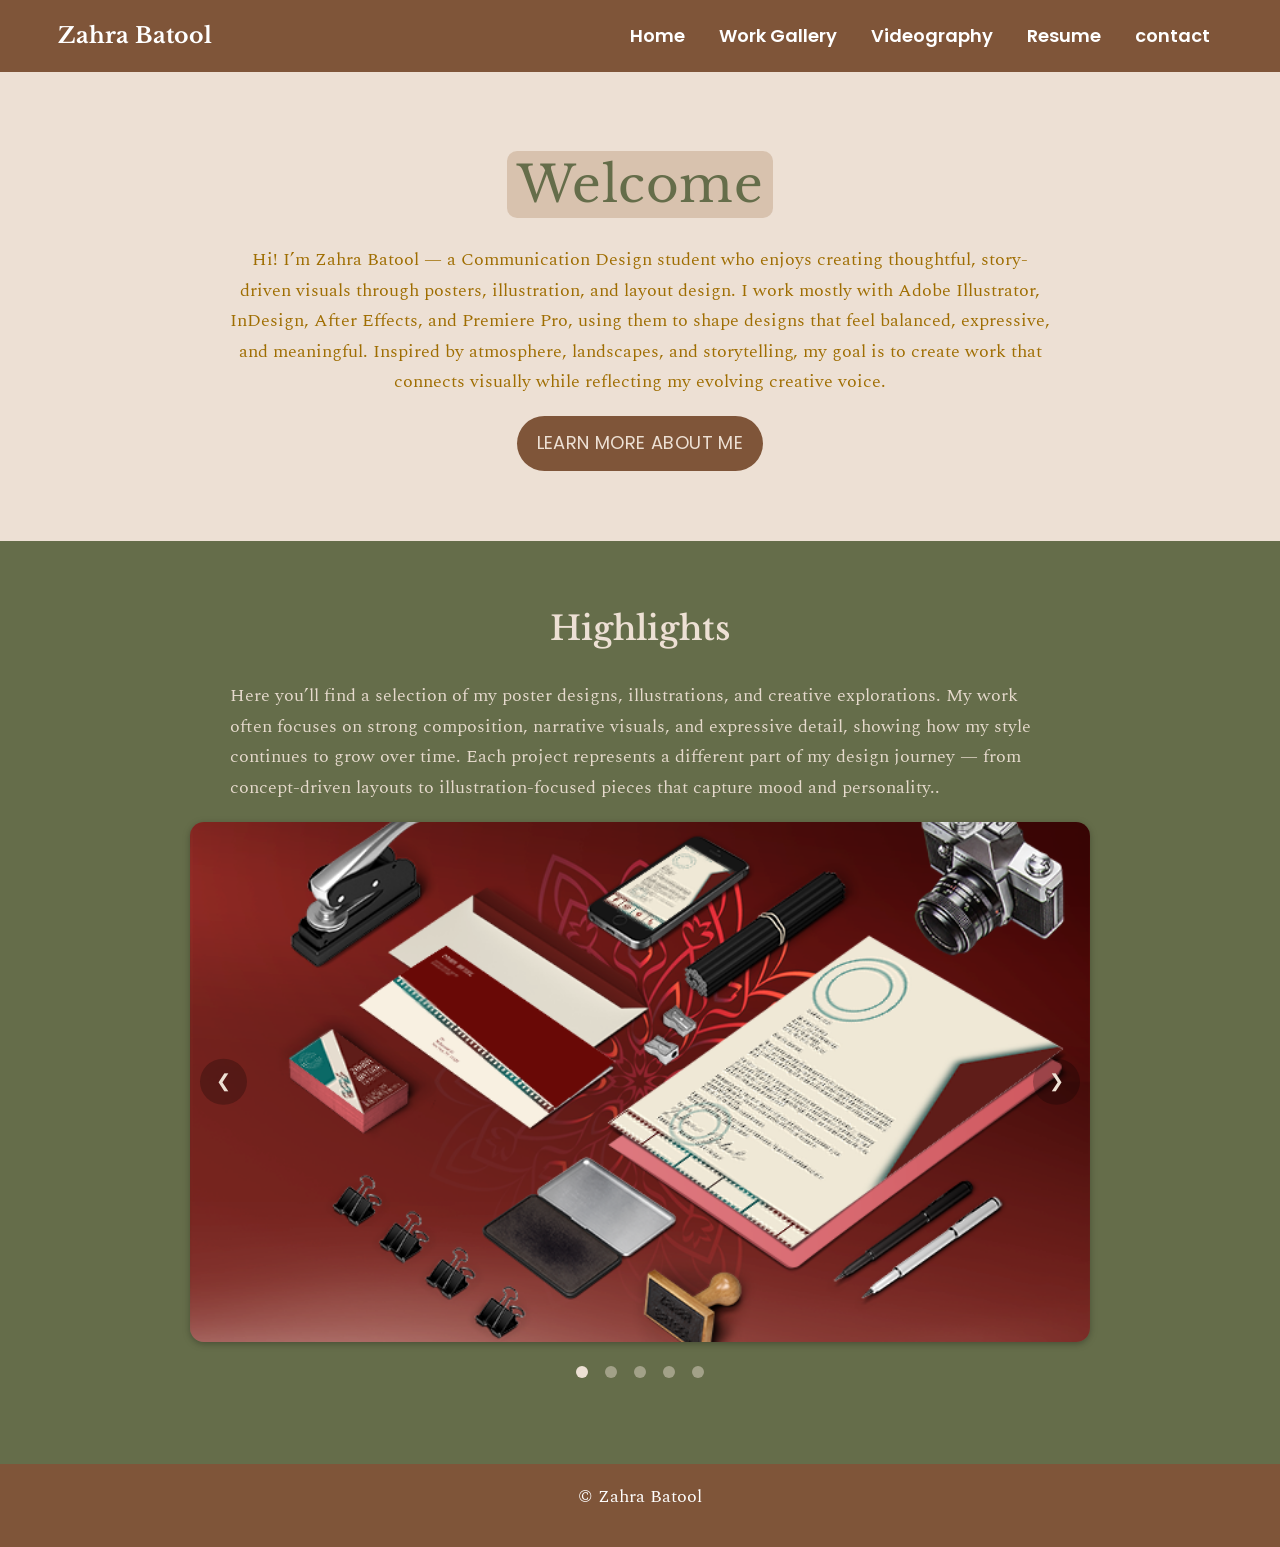
==== index.html @ 18a99dea "Add files via upload" ====
<!DOCTYPE html>
<html lang="en">
<head>
  <title>Zahra Batool - Portfolio</title>
  <meta charset="UTF-8">
  <meta name="viewport" content="width=device-width, initial-scale=1">
  <link rel="preconnect" href="https://fonts.googleapis.com">
  <link rel="preconnect" href="https://fonts.gstatic.com" crossorigin>
  <link href="https://fonts.googleapis.com/css2?family=Fleur+De+Leah&family=Libre+Baskerville:wght@400;700&family=Poppins:wght@400;600&family=Lato:wght@400;700&family=Spectral:wght@400;600&family=IBM+Plex+Serif:wght@400;600&display=swap" rel="stylesheet">
  <link rel="stylesheet" href="https://cdnjs.cloudflare.com/ajax/libs/font-awesome/7.0.1/css/all.min.css">
  <link rel="stylesheet" href="https://www.w3schools.com/w3css/4/w3.css">
  <link rel="stylesheet" href="css/my-styles.css">
</head>
<body class="site-body">
<header class="site-header">
  <nav class="navbar" aria-label="Primary">
    <a href="index.html" class="nav-branding">Zahra Batool</a>

    <button class="hamburger" type="button" aria-label="Open menu" aria-expanded="false" aria-controls="primary-navigation">
      <span class="bar"></span>
      <span class="bar"></span>
      <span class="bar"></span>
    </button>

    <ul class="nav-menu" id="primary-navigation">
      <li class="nav-item"><a href="index.html" class="nav-link">Home</a></li>
      <li class="nav-item"><a href="work.html" class="nav-link">Work Gallery</a></li>
      <li class="nav-item"><a href="video.html" class="nav-link">Videography</a></li>
      <li class="nav-item"><a href="resume.html" class="nav-link">Resume</a></li>
      <li class="nav-item"><a href="contact.html" class="nav-link">contact</a></li>
    </ul>
  </nav>
</header>

<!-- <header class="w3-container topbar">
  <div class="w3-row">
    <div class="w3-col s12 m4 l4">
      <h2 class="w3-margin-0 brand-title">Zahra Batool</h2>
      <p class="w3-margin-0 brand-sub">Portfolio</p>
    </div>
    <div class="w3-col s12 m8 l8 topnav" id="myTopnav">
      <a href="index.html" class="w3-button nav-btn nav-active ">Home</a>
      <a href="work.html" class="w3-button">Work Gallery</a>
      <a href="video.html" class="w3-button">Videography</a>
      <a href="resume.html" class="w3-button">Resume</a>
      <a href="contact.html" class="w3-button">Contact</a>
      <a href="javascript:void(0);" class="icon" onclick="myFunction()">
        <i class="fa fa-bars"></i>
      </a>
    </div>
  </div>
  
</header> -->

<!-- <header class="w3-container topbar">
  <div class="w3-row w3-padding-16">
    <div class="w3-col s12 m4 l4">
      <h2 class="w3-margin-0 brand-title">Zahra Batool</h2>
      <p class="w3-margin-0 brand-sub">Portfolio</p>
    </div>

    <div class="w3-col s12 m8 l8 w3-right-align nav-wrap topnav" id="myTopnav">
      <a href="index.html" class="w3-button nav-btn nav-active ">Home</a>
      <a href="work.html" class="w3-button nav-btn">Work Gallery</a>
      <a href="video.html" class="w3-button nav-btn">Videography</a>
      <a href="resume.html" class="w3-button nav-btn">Resume</a>
      <a href="contact.html" class="w3-button nav-btn">Contact</a>
      <a href="javascript:void(0);" class="icon" onclick="myFunction()">
        <i class="fa fa-bars"></i>
      </a>
    </div>
  </div>
</header> -->


<!-- WELCOME / ABOUT + VIBE -->
<section class="w3-container mid-section w3-center">
  <h1 class="section-title"><span class="title-highlight">Welcome</span></h1>

  <p class="intro-text intro-color1">
    Hi! I’m Zahra Batool — a Communication Design student who enjoys creating thoughtful, story-driven visuals through posters, illustration, and layout design. I work mostly with Adobe Illustrator, InDesign, After Effects, and Premiere Pro, using them to shape designs that feel balanced, expressive, and meaningful. Inspired by atmosphere, landscapes, and storytelling, my goal is to create work that connects visually while reflecting my evolving creative voice.
  </p>

  <a href="work.html" class="w3-button w3-round-large primary-btn">LEARN MORE ABOUT ME</a>
</section>

<!-- QUICK HIGHLIGHTS (SLIDING COLLAGE) -->

<section class="w3-container slide-section" aria-label="Highlights slideshow">
  <h2 class="slide-title w3-center">Highlights</h2>
  <p class="intro-text intro-color2">
   Here you’ll find a selection of my poster designs, illustrations, and creative explorations. My work often focuses on strong composition, narrative visuals, and expressive detail, showing how my style continues to grow over time. Each project represents a different part of my design journey — from concept-driven layouts to illustration-focused pieces that capture mood and personality..
  </p>
  <div class="slideshow w3-display-container w3-card">

    <!-- Make each slide clickable (goes to Work Gallery) -->
    <a href="work.html" class="slide-link">
      <img class="mySlides" src="assets/MockUp-300dpi.png" alt="Highlight 1">
    </a>
    <a href="work.html" class="slide-link">
      <img class="mySlides" src="assets/Fliptop_Bottle_Mockup_2-300dpi.jpg" alt="Highlight 2">
    </a>
    <a href="work.html" class="slide-link">
      <img class="mySlides" src="assets/stationary_Mockup-300dpi.png" alt="Highlight 3">
    </a>
    <a href="work.html" class="slide-link">
      <img class="mySlides" src="assets/SuperExposure-300dpi.png" alt="Highlight 4">
    </a>
    <a href="work.html" class="slide-link">
      <img class="mySlides" src="assets/highlight5.jpg" alt="Highlight 5">
    </a>

    <button class="w3-button w3-display-left slide-arrow" onclick="plusSlides(-1)" aria-label="Previous">&#10094;</button>
    <button class="w3-button w3-display-right slide-arrow" onclick="plusSlides(1)" aria-label="Next">&#10095;</button>
  </div>

  <div class="w3-center w3-padding-16">
    <span class="dot" onclick="currentSlide(1)" aria-label="Go to slide 1"></span>
    <span class="dot" onclick="currentSlide(2)" aria-label="Go to slide 2"></span>
    <span class="dot" onclick="currentSlide(3)" aria-label="Go to slide 3"></span>
    <span class="dot" onclick="currentSlide(4)" aria-label="Go to slide 4"></span>
    <span class="dot" onclick="currentSlide(5)" aria-label="Go to slide 5"></span>
  </div>
</section>



<script src="js/slider.js"></script>

<footer class="w3-container w3-center footer">
  <p class="w3-margin-0">&copy; Zahra Batool</p>
</footer>

<script src="script.js"></script>
<script src="slider.js"></script>
</body>
</html>
---- css/my-styles.css ----
/* ===============================
   Zahra Batool Portfolio Styles
   Week 7+ — consistent palette + typography + navigation
   Palette from StyleSheet_Updated.pdf:
   #7F5539 Cocoa Brown (primary)
   #EDE0D4 Parchment Cream (background)
   #656D4A Olive Green (secondary)
   #B08968 Soft Caramel (accent)
   #3A3A3A Charcoal (text)
================================ */

:root{
  --cocoa:#7F5539;
  --parchment:#EDE0D4;
  --olive:#656D4A;
  --caramel:#B08968;
  --charcoal:#3A3A3A;

  --radius:14px;





   .intro-color1 {
    color: #9f6d01;
  }
  
  .intro-color2 {
    color: #656D4A; /* Olive Green */
}


  
  /* Typography system (style guide) */
  --font-script: "Fleur De Leah", cursive;
  --font-display: "Libre Baskerville", "Times New Roman", serif; /* royal/vintage */
  --font-sans: "Poppins", "Lato", Arial, sans-serif;
  --font-body: "Spectral", "IBM Plex Serif", Georgia, serif;

  /* Scale */
  --h1: clamp(38px, 4.2vw, 50px);
  --h2: clamp(28px, 3.2vw, 38px);
  --p: 18px;
}

/* ===== Base ===== */
*{ box-sizing:border-box; }
html, body{ margin:0; padding:0; }
body.site-body{
  background: var(--parchment);
  color: var(--charcoal);
  font-family: var(--font-body);
  font-size: var(--p);
  line-height: 1.7;
}

img{ max-width:100%; height:auto; display:block; }

h1, h2, h3{
  color: var(--olive);
  margin: 0 0 12px 0;
}
h1{ font-family: var(--font-display); font-size: var(--h1); letter-spacing: 0.5px; }
h2{ font-family: var(--font-sans); font-size: var(--h2); font-weight: 600; }
p{ margin: 0 0 16px 0; }

/* ===== Links & Buttons ===== */
a{ color: inherit; }
a:focus{ outline: 2px solid rgba(101,109,74,.55); outline-offset: 2px; }

.primary-btn{
  background: var(--cocoa);
  color: var(--parchment) !important;
  padding: 12px 20px;
  border-radius: 999px;
  font-family: var(--font-sans);
  letter-spacing: 0.4px;
}
.primary-btn:hover{
  background:#fddec2;
  color:#c09000 !important;
}

/* ===============================
   NAVIGATION (global)
================================ */
.site-header{
  background: var(--cocoa);
  position: sticky;
  top: 0;
  z-index: 50;
}

.navbar{
  min-height: 72px;           /* FIX: was 300px */
  display:flex;
  justify-content: space-between;
  align-items:center;
  padding: 0 18px;
  max-width: 1200px;
  margin: 0 auto;
}

.nav-branding{
  font-family: var(--font-display);
  font-size: 22px;
  font-weight: 700;
  color: #fff;
  text-decoration:none;
}

.nav-menu{
  list-style:none;
  display:flex;
  align-items:center;
  gap: 10px;
  margin:0;
  padding:0;
}

.nav-link{
  display:inline-block;
  padding: 10px 12px;
  border-radius: 999px;
  text-decoration:none;
  font-family: var(--font-sans);
  font-weight: 600;
  color:#fff;
  transition: background-color .2s ease, color .2s ease;
}

.nav-link:hover,
.nav-link:focus{
  background: rgba(237,224,212,0.18);
  color: #fff;
}

.nav-link.active{
  background: rgba(237,224,212,0.28);
}

/* Hamburger */
.hamburger{
  display:none;
  cursor:pointer;
  background: transparent;
  border: 0;
  padding: 10px;
}

.bar{
  display:block;
  width: 26px;
  height: 3px;
  margin: 5px auto;
  transition: all .2s ease-in-out;
  background-color: var(--parchment);
  border-radius: 2px;
}

/* Mobile nav */
@media (max-width: 768px){
  .hamburger{ display:block; }

  .nav-menu{
    position: fixed;
    left: -100%;
    top: 72px;                 /* FIX: was 70 without unit */
    flex-direction: column;
    width: 100%;
    background: #976339;
    text-align: center;
    padding: 14px 0;
    transition: left .25s ease;
  }

  .nav-menu.active{ left:0; }

  .nav-item{ margin: 10px 0; }

  .hamburger.active .bar:nth-child(2){ opacity:0; }
  .hamburger.active .bar:nth-child(1){ transform: translateY(8px) rotate(45deg); }
  .hamburger.active .bar:nth-child(3){ transform: translateY(-8px) rotate(-45deg); } /* FIX nth-childs typo */
}

/* ===============================
   SECTIONS (keep your layout)
================================ */
.mid-section{
  background: var(--parchment);
  padding: 70px 16px;
}
.section-title{
  margin-top:0;
}
.title-highlight{
  background: rgba(176, 137, 104, 0.35);
  padding: 2px 10px;
  border-radius: 10px;
}
.intro-text{
  max-width: 820px;
  margin: 18px auto;
  color: var(--charcoal);
  
}

/* ===== HIGHLIGHTS SLIDESHOW ===== */
.slide-section{
  background: var(--olive);
  color: var(--parchment);
  padding: 60px 16px;
}
.slide-section .intro-text{ 
  color: var(--parchment); opacity: 0.95; 
  
}

.slide-title{
  margin: 0 0 24px 0;
  font-family: var(--font-display);
  font-size: clamp(26px, 2.6vw, 34px);
  color: var(--parchment);
}

.slideshow{
  max-width: 900px;
  margin: 0 auto;
  border-radius: var(--radius);
  overflow: hidden;
}
.mySlides{
  width: 100%;
  height: 520px;
  object-fit: cover;
  display: none;
}
.slide-arrow{
  background: rgba(0,0,0,0.25);
  color: var(--parchment);
  border-radius: 999px;
  margin: 0 10px;
}
.slide-arrow:hover{ background: rgba(0,0,0,0.45); }

.dot{
  display:inline-block;
  height:12px;
  width:12px;
  margin: 0 6px;
  border-radius:50%;
  background: rgba(237,224,212,0.45);
  cursor:pointer;
}
.dot.active{ background: var(--parchment); }

/* ===== WORK GALLERY ===== */
.gallery-wrap{
  background: var(--parchment);
  padding: 10px 0 30px 0;
}
.gallery-row{
  max-width: 1100px;
  margin: 0 auto;
}
.gallery-item{
  height: 240px;
  display:flex;
  align-items:center;
  justify-content:center;
  background: #F3ECE3;
  border: 2px solid rgba(58,58,58,0.10);
  color: var(--charcoal);
  font-weight: 600;
  font-family: var(--font-sans);
}

/* reduce spacing between columns */
.w3-row .w3-col{ padding: 0; }

/* ===== VIDEO ===== */
.video-wrap{
  max-width: 900px;
  margin: 18px auto 0 auto;
  padding: 18px;
  border-radius: var(--radius);
}

.video-player{
  width: 100%;
  max-height: 520px;
  border-radius: var(--radius);
}

.video-description {
  text-align:justify;
  max-width: 800px;
  margin: 0 auto 20px auto;
  color: #9f6d01;
}
/* ===== RESUME (soft unify) ===== */
.resume-page{
  background: var(--parchment);
}
.resume-name{
  font-size: var(--h2);
  font-family: var(--font-display);
  color: #fff;
  text-shadow: 0 2px 10px rgba(0,0,0,.25);
}

/* Replace W3 teal on resume with palette */
.w3-text-teal{ color: var(--olive) !important; }
.w3-teal{ background-color: var(--olive) !important; color: var(--parchment) !important; }
.w3-tag.w3-teal{ background-color: var(--olive) !important; }

.resume-footer{
  color: var(--charcoal);
  padding: 24px 0;
}

/* ===== Footer ===== */
.footer{
  background: var(--cocoa);
  color: #fff;
  padding: 18px 0;
}
.footer p{ color:#fff; }




/* ===== Earthy + Classic/Royal Palette Overrides (Colors Only) =====
   Primary: #7F5539 (Cocoa Brown)
   Background: #EDE0D4 (Parchment Cream)
   Secondary: #656D4A (Olive Green)
   Accent: #B08968 (Soft Caramel)
   Text: #3A3A3A (Charcoal)
*/
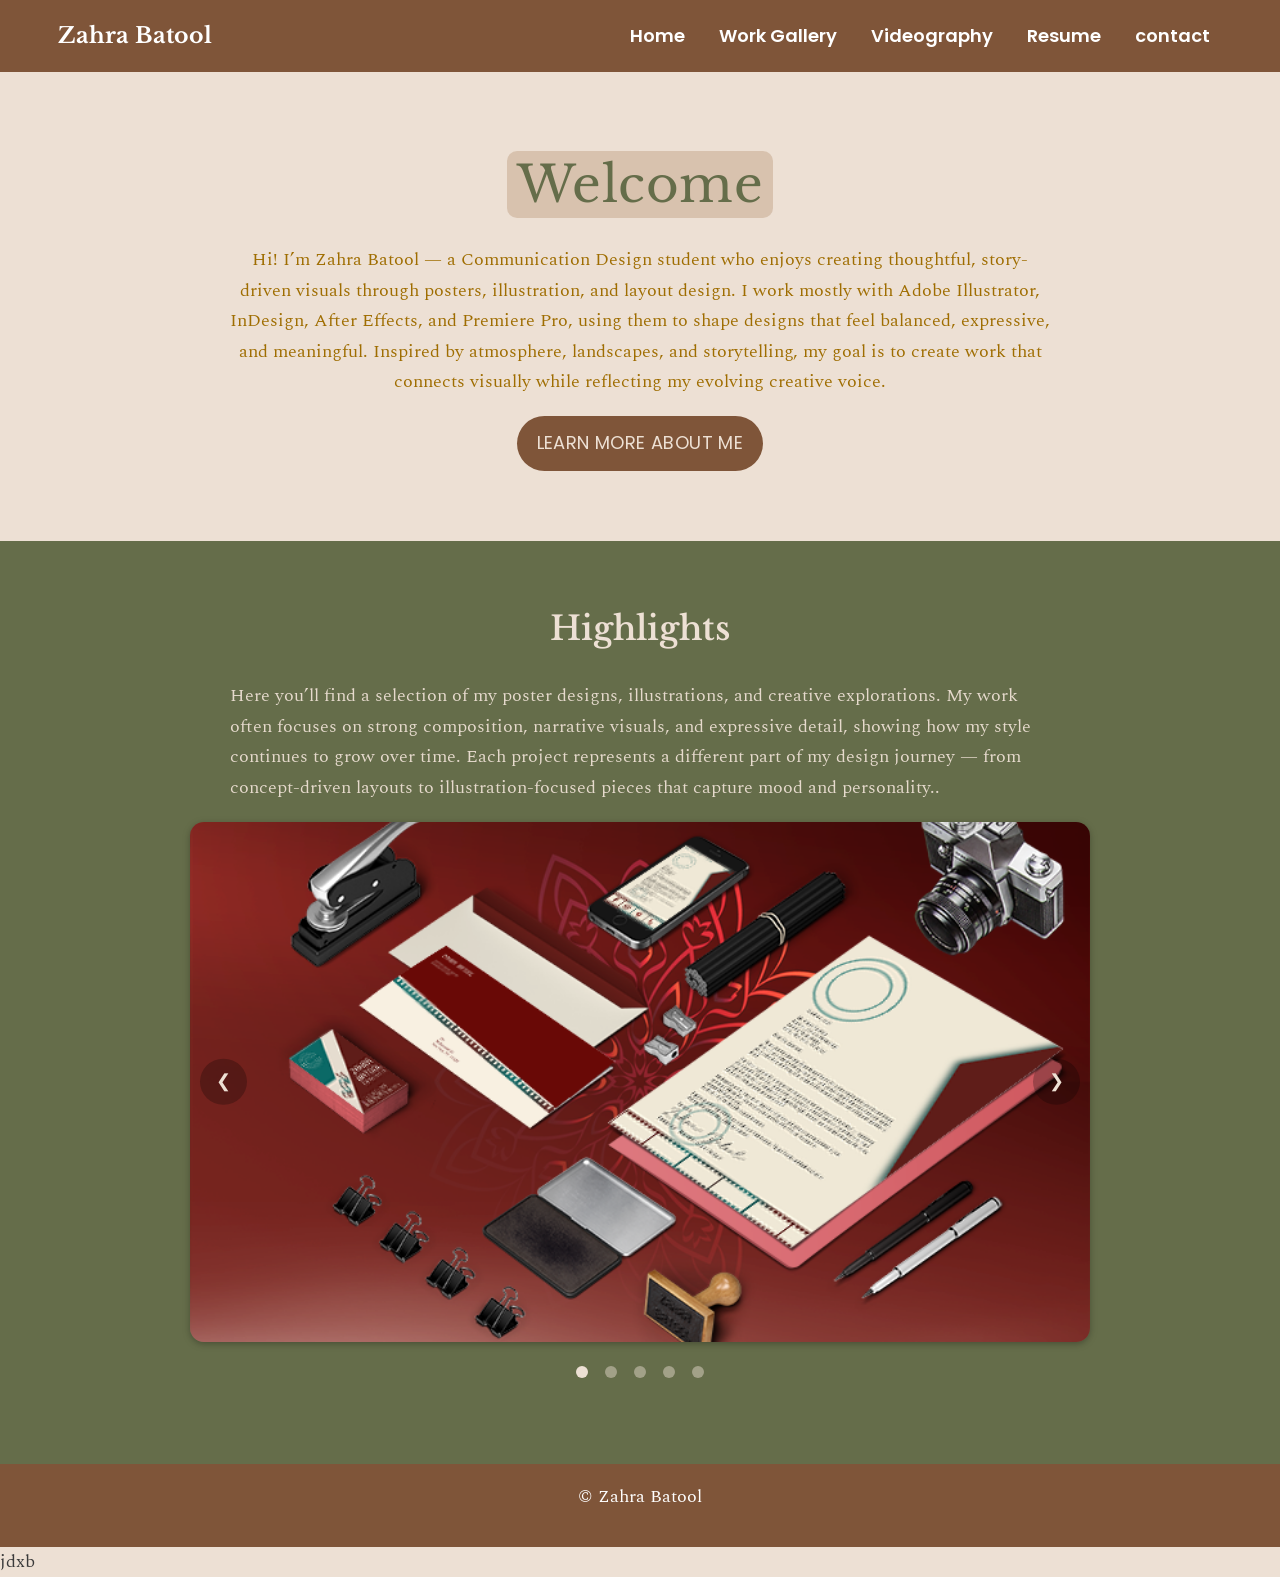
==== commit 14b9101e: "Add files via upload" ====
--- a/index.html
+++ b/index.html
@@ -13,10 +13,10 @@
 </head>
 <body class="site-body">
 <header class="site-header">
-  <nav class="navbar" aria-label="Primary">
+  <nav class="navbar">
     <a href="index.html" class="nav-branding">Zahra Batool</a>
 
-    <button class="hamburger" type="button" aria-label="Open menu" aria-expanded="false" aria-controls="primary-navigation">
+    <button class="hamburger" type="button" aria-expanded="false" aria-controls="primary-navigation">
       <span class="bar"></span>
       <span class="bar"></span>
       <span class="bar"></span>
@@ -86,7 +86,7 @@
 
 <!-- QUICK HIGHLIGHTS (SLIDING COLLAGE) -->
 
-<section class="w3-container slide-section" aria-label="Highlights slideshow">
+<section class="w3-container slide-section">
   <h2 class="slide-title w3-center">Highlights</h2>
   <p class="intro-text intro-color2">
    Here you’ll find a selection of my poster designs, illustrations, and creative explorations. My work often focuses on strong composition, narrative visuals, and expressive detail, showing how my style continues to grow over time. Each project represents a different part of my design journey — from concept-driven layouts to illustration-focused pieces that capture mood and personality..
@@ -110,16 +110,16 @@
       <img class="mySlides" src="assets/highlight5.jpg" alt="Highlight 5">
     </a>
 
-    <button class="w3-button w3-display-left slide-arrow" onclick="plusSlides(-1)" aria-label="Previous">&#10094;</button>
-    <button class="w3-button w3-display-right slide-arrow" onclick="plusSlides(1)" aria-label="Next">&#10095;</button>
+    <button class="w3-button w3-display-left slide-arrow" onclick="plusSlides(-1)">&#10094;</button>
+    <button class="w3-button w3-display-right slide-arrow" onclick="plusSlides(1)">&#10095;</button>
   </div>
 
   <div class="w3-center w3-padding-16">
-    <span class="dot" onclick="currentSlide(1)" aria-label="Go to slide 1"></span>
-    <span class="dot" onclick="currentSlide(2)" aria-label="Go to slide 2"></span>
-    <span class="dot" onclick="currentSlide(3)" aria-label="Go to slide 3"></span>
-    <span class="dot" onclick="currentSlide(4)" aria-label="Go to slide 4"></span>
-    <span class="dot" onclick="currentSlide(5)" aria-label="Go to slide 5"></span>
+    <span class="dot" onclick="currentSlide(1)"></span>
+    <span class="dot" onclick="currentSlide(2)"></span>
+    <span class="dot" onclick="currentSlide(3)"></span>
+    <span class="dot" onclick="currentSlide(4)"></span>
+    <span class="dot" onclick="currentSlide(5)"></span>
   </div>
 </section>
 
@@ -135,3 +135,4 @@
 <script src="slider.js"></script>
 </body>
 </html>
+jdxb
--- a/css/my-styles.css
+++ b/css/my-styles.css
@@ -255,26 +255,166 @@
 }
 .dot.active{ background: var(--parchment); }
 
-/* ===== WORK GALLERY ===== */
-.gallery-wrap{
-  background: var(--parchment);
-  padding: 10px 0 30px 0;
-}
-.gallery-row{
+/* =========================
+   WORK GALLERY ORGANIZATION
+========================= */
+.page-wrap{
+  max-width: 1200px;
+  margin: 0 auto;
+}
+
+.page-header{
+  padding: 18px 0 6px 0;
+  text-align: center;
+}
+
+.page-intro{
+  max-width: 900px;
+  margin: 10px auto 6px auto;
+  color: var(--charcoal);
+  text-align:justify;
+}
+
+.page-note{
+  max-width: 900px;
+  margin: 0 auto 14px auto;
+  color: rgba(58,58,58,0.78);
+  font-size: 0.95rem;
+  text-align: center;
+}
+
+.work-section{
+  margin-top: 18px;
+  margin-bottom: 22px;
+}
+
+.work-section-title{
+  margin: 0 0 6px 0;
+  color: var(--olive);
+  text-align: left;
+  letter-spacing: 0.3px;
+}
+
+.work-section-desc{
+  margin: 0 0 10px 0;
+  color: rgba(58,58,58,0.85);
+  text-align: left;
+}
+
+.work-grid{
+  margin-bottom: 6px;
+}
+
+
+
+
+
+.gallery-item{
+  margin-bottom: 16px;
+}
+
+.gallery-thumb{
+  width: 100%;
+  height: 260px;
+  object-fit: cover;
+  border-radius: var(--radius);
+  cursor: pointer;
+  border: 1px solid rgba(58,58,58,0.18);
+  background: rgba(237,224,212,0.55);
+  transition: transform .15s ease, box-shadow .15s ease, border-color .15s ease;
+}
+
+.gallery-thumb:hover{
+  transform: translateY(-2px);
+  border-color: rgba(176,137,104,0.55);
+  box-shadow: 0 10px 22px rgba(0,0,0,0.12);
+}
+
+@media (max-width: 600px){
+  .gallery-thumb{ height: 210px; }
+}
+
+/* =========================
+   LIGHTBOX (Work Gallery)
+========================= */
+.zb-modal{
+  display: none;
+  position: fixed;
+  z-index: 999;
+  inset: 0;
+  background: rgba(58,58,58,0.78);
+  padding: 24px;
+}
+
+.zb-modal.is-open{ display: block; }
+
+.zb-modal-content{
   max-width: 1100px;
-  margin: 0 auto;
-}
-.gallery-item{
-  height: 240px;
-  display:flex;
-  align-items:center;
-  justify-content:center;
-  background: #F3ECE3;
-  border: 2px solid rgba(58,58,58,0.10);
-  color: var(--charcoal);
-  font-weight: 600;
-  font-family: var(--font-sans);
-}
+  margin: 70px auto 0 auto;
+  background: rgba(237,224,212,0.92);
+  border: 1px solid rgba(176,137,104,0.35);
+  border-radius: var(--radius);
+  padding: 18px;
+  box-shadow: 0 18px 50px rgba(0,0,0,0.20);
+}
+
+.zb-modal-img{
+  width: 100%;
+  max-height: 75vh;
+  object-fit: contain;
+  border-radius: calc(var(--radius) - 6px);
+  display: block;
+}
+
+.zb-caption{
+  margin-top: 10px;
+  color: var(--charcoal);
+  font-size: 16px;
+  text-align: center;
+}
+
+.zb-close{
+  position: fixed;
+  top: 16px;
+  right: 18px;
+  font-size: 40px;
+  line-height: 1;
+  border: 0;
+  background: transparent;
+  color: var(--parchment);
+  cursor: pointer;
+  padding: 6px 10px;
+}
+
+.zb-close:hover{ color: var(--caramel); }
+
+.zb-prev, .zb-next{
+  position: fixed;
+  top: 50%;
+  transform: translateY(-50%);
+  border: 0;
+  background: rgba(127,85,57,0.75);
+  color: var(--parchment);
+  width: 46px;
+  height: 46px;
+  border-radius: 999px;
+  cursor: pointer;
+  font-size: 22px;
+}
+
+.zb-prev{ left: 18px; }
+.zb-next{ right: 18px; }
+
+.zb-prev:hover, .zb-next:hover{
+  background: rgba(176,137,104,0.92);
+  color: var(--charcoal);
+}
+
+@media (max-width: 600px){
+  .zb-modal-content{ margin-top: 90px; padding: 12px; }
+  .zb-prev, .zb-next{ width: 42px; height: 42px; }
+}
+
 
 /* reduce spacing between columns */
 .w3-row .w3-col{ padding: 0; }
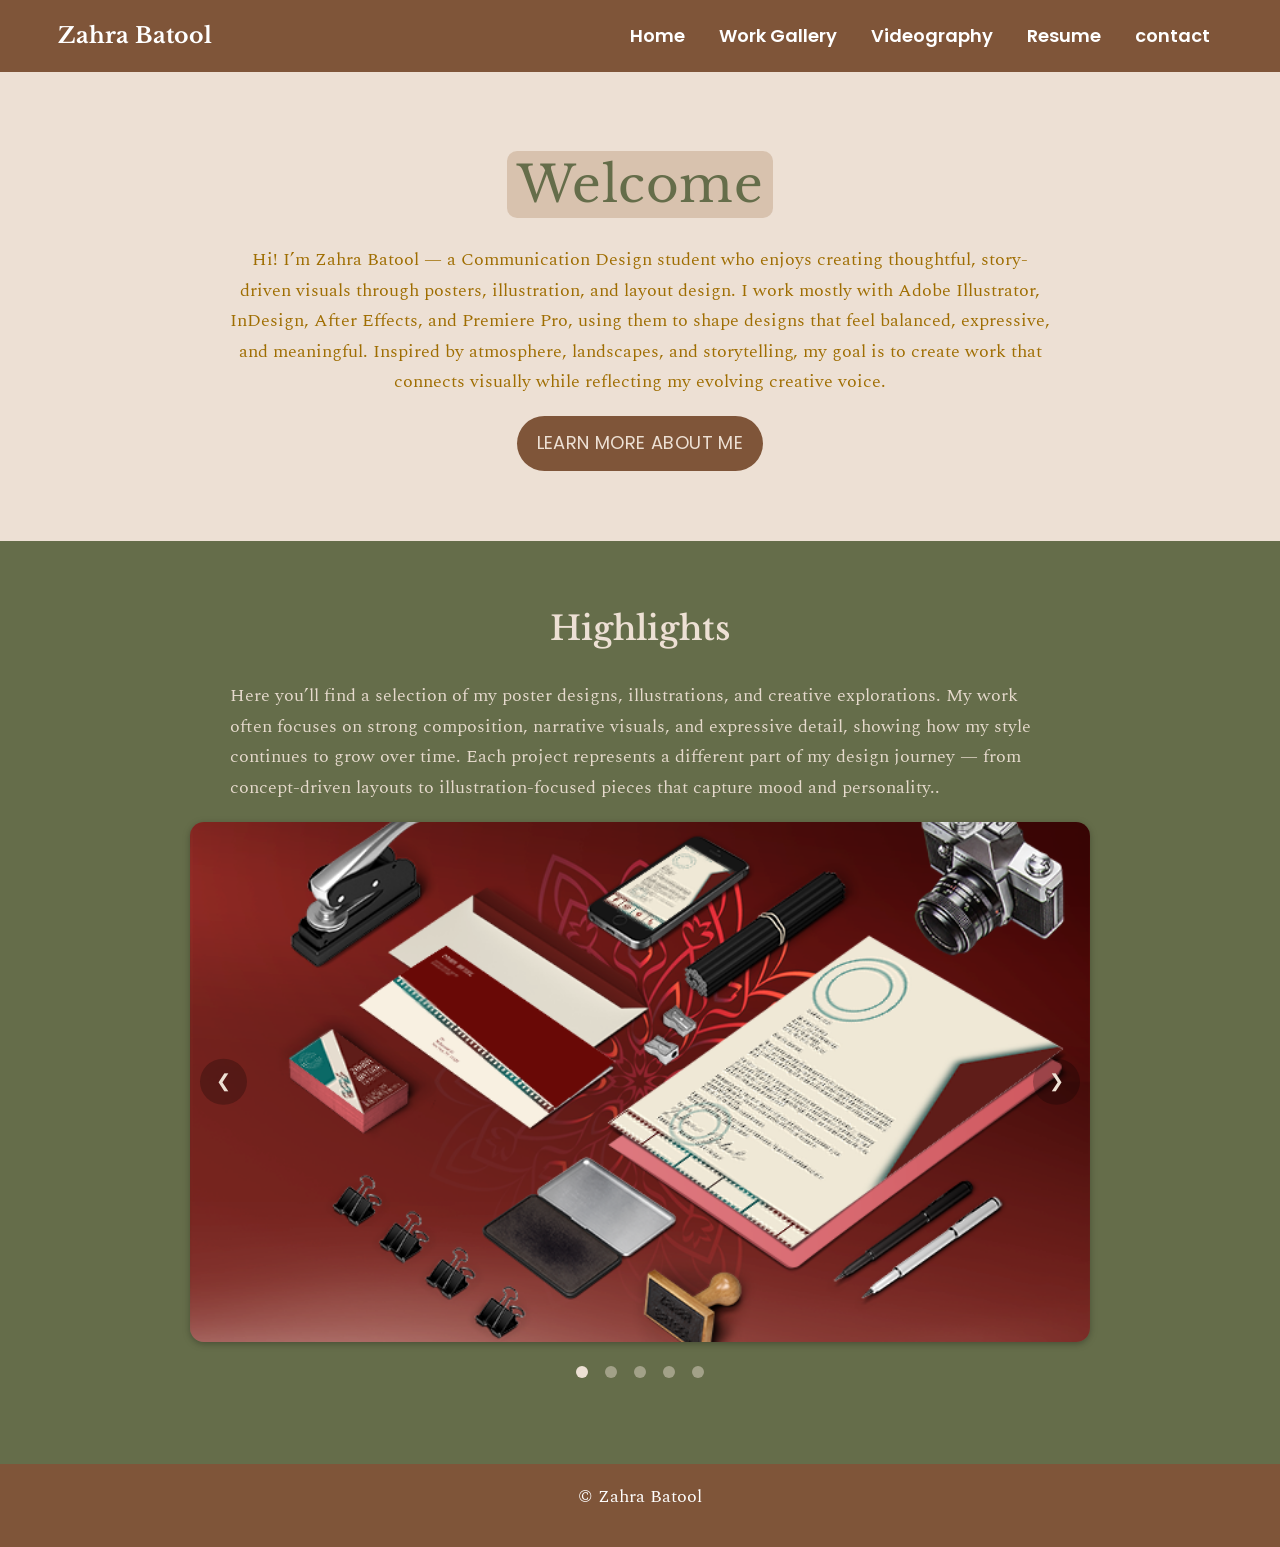
==== commit 7f23eb46: "Add files via upload" ====
--- a/index.html
+++ b/index.html
@@ -1,138 +1,137 @@
 <!DOCTYPE html>
 <html lang="en">
-<head>
-  <title>Zahra Batool - Portfolio</title>
-  <meta charset="UTF-8">
-  <meta name="viewport" content="width=device-width, initial-scale=1">
-  <link rel="preconnect" href="https://fonts.googleapis.com">
-  <link rel="preconnect" href="https://fonts.gstatic.com" crossorigin>
-  <link href="https://fonts.googleapis.com/css2?family=Fleur+De+Leah&family=Libre+Baskerville:wght@400;700&family=Poppins:wght@400;600&family=Lato:wght@400;700&family=Spectral:wght@400;600&family=IBM+Plex+Serif:wght@400;600&display=swap" rel="stylesheet">
-  <link rel="stylesheet" href="https://cdnjs.cloudflare.com/ajax/libs/font-awesome/7.0.1/css/all.min.css">
-  <link rel="stylesheet" href="https://www.w3schools.com/w3css/4/w3.css">
-  <link rel="stylesheet" href="css/my-styles.css">
-</head>
-<body class="site-body">
-<header class="site-header">
-  <nav class="navbar">
-    <a href="index.html" class="nav-branding">Zahra Batool</a>
+  <head>
+    <title>Zahra Batool - Portfolio</title>
+    <meta charset="UTF-8">
+    <meta name="viewport" content="width=device-width, initial-scale=1">
+    <link rel="preconnect" href="https://fonts.googleapis.com">
+    <link rel="preconnect" href="https://fonts.gstatic.com" crossorigin>
+    <link href="https://fonts.googleapis.com/css2?family=Fleur+De+Leah&family=Libre+Baskerville:wght@400;700&family=Poppins:wght@400;600&family=Lato:wght@400;700&family=Spectral:wght@400;600&family=IBM+Plex+Serif:wght@400;600&display=swap" rel="stylesheet">
+    <link rel="stylesheet" href="https://cdnjs.cloudflare.com/ajax/libs/font-awesome/7.0.1/css/all.min.css">
+    <link rel="stylesheet" href="https://www.w3schools.com/w3css/4/w3.css">
+    <link rel="stylesheet" href="css/my-styles.css">
+  </head>
+  <body class="site-body">
+    <header class="site-header">
+      <nav class="navbar">
+        <a href="index.html" class="nav-branding">Zahra Batool</a>
 
-    <button class="hamburger" type="button" aria-expanded="false" aria-controls="primary-navigation">
-      <span class="bar"></span>
-      <span class="bar"></span>
-      <span class="bar"></span>
-    </button>
+        <button class="hamburger" type="button" aria-expanded="false" aria-controls="primary-navigation">
+          <span class="bar"></span>
+          <span class="bar"></span>
+          <span class="bar"></span>
+        </button>
 
-    <ul class="nav-menu" id="primary-navigation">
-      <li class="nav-item"><a href="index.html" class="nav-link">Home</a></li>
-      <li class="nav-item"><a href="work.html" class="nav-link">Work Gallery</a></li>
-      <li class="nav-item"><a href="video.html" class="nav-link">Videography</a></li>
-      <li class="nav-item"><a href="resume.html" class="nav-link">Resume</a></li>
-      <li class="nav-item"><a href="contact.html" class="nav-link">contact</a></li>
-    </ul>
-  </nav>
-</header>
+        <ul class="nav-menu" id="primary-navigation">
+          <li class="nav-item"><a href="index.html" class="nav-link">Home</a></li>
+          <li class="nav-item"><a href="work.html" class="nav-link">Work Gallery</a></li>
+          <li class="nav-item"><a href="video.html" class="nav-link">Videography</a></li>
+          <li class="nav-item"><a href="resume.html" class="nav-link">Resume</a></li>
+          <li class="nav-item"><a href="contact.html" class="nav-link">contact</a></li>
+        </ul>
+      </nav>
+    </header>
 
-<!-- <header class="w3-container topbar">
-  <div class="w3-row">
-    <div class="w3-col s12 m4 l4">
-      <h2 class="w3-margin-0 brand-title">Zahra Batool</h2>
-      <p class="w3-margin-0 brand-sub">Portfolio</p>
-    </div>
-    <div class="w3-col s12 m8 l8 topnav" id="myTopnav">
-      <a href="index.html" class="w3-button nav-btn nav-active ">Home</a>
-      <a href="work.html" class="w3-button">Work Gallery</a>
-      <a href="video.html" class="w3-button">Videography</a>
-      <a href="resume.html" class="w3-button">Resume</a>
-      <a href="contact.html" class="w3-button">Contact</a>
-      <a href="javascript:void(0);" class="icon" onclick="myFunction()">
-        <i class="fa fa-bars"></i>
-      </a>
-    </div>
-  </div>
-  
-</header> -->
+    <!-- <header class="w3-container topbar">
+      <div class="w3-row">
+        <div class="w3-col s12 m4 l4">
+          <h2 class="w3-margin-0 brand-title">Zahra Batool</h2>
+          <p class="w3-margin-0 brand-sub">Portfolio</p>
+        </div>
+        <div class="w3-col s12 m8 l8 topnav" id="myTopnav">
+          <a href="index.html" class="w3-button nav-btn nav-active ">Home</a>
+          <a href="work.html" class="w3-button">Work Gallery</a>
+          <a href="video.html" class="w3-button">Videography</a>
+          <a href="resume.html" class="w3-button">Resume</a>
+          <a href="contact.html" class="w3-button">Contact</a>
+          <a href="javascript:void(0);" class="icon" onclick="myFunction()">
+            <i class="fa fa-bars"></i>
+          </a>
+        </div>
+      </div>
+      
+    </header> -->
 
-<!-- <header class="w3-container topbar">
-  <div class="w3-row w3-padding-16">
-    <div class="w3-col s12 m4 l4">
-      <h2 class="w3-margin-0 brand-title">Zahra Batool</h2>
-      <p class="w3-margin-0 brand-sub">Portfolio</p>
-    </div>
+    <!-- <header class="w3-container topbar">
+      <div class="w3-row w3-padding-16">
+        <div class="w3-col s12 m4 l4">
+          <h2 class="w3-margin-0 brand-title">Zahra Batool</h2>
+          <p class="w3-margin-0 brand-sub">Portfolio</p>
+        </div>
 
-    <div class="w3-col s12 m8 l8 w3-right-align nav-wrap topnav" id="myTopnav">
-      <a href="index.html" class="w3-button nav-btn nav-active ">Home</a>
-      <a href="work.html" class="w3-button nav-btn">Work Gallery</a>
-      <a href="video.html" class="w3-button nav-btn">Videography</a>
-      <a href="resume.html" class="w3-button nav-btn">Resume</a>
-      <a href="contact.html" class="w3-button nav-btn">Contact</a>
-      <a href="javascript:void(0);" class="icon" onclick="myFunction()">
-        <i class="fa fa-bars"></i>
-      </a>
-    </div>
-  </div>
-</header> -->
+        <div class="w3-col s12 m8 l8 w3-right-align nav-wrap topnav" id="myTopnav">
+          <a href="index.html" class="w3-button nav-btn nav-active ">Home</a>
+          <a href="work.html" class="w3-button nav-btn">Work Gallery</a>
+          <a href="video.html" class="w3-button nav-btn">Videography</a>
+          <a href="resume.html" class="w3-button nav-btn">Resume</a>
+          <a href="contact.html" class="w3-button nav-btn">Contact</a>
+          <a href="javascript:void(0);" class="icon" onclick="myFunction()">
+            <i class="fa fa-bars"></i>
+          </a>
+        </div>
+      </div>
+    </header> -->
 
 
-<!-- WELCOME / ABOUT + VIBE -->
-<section class="w3-container mid-section w3-center">
-  <h1 class="section-title"><span class="title-highlight">Welcome</span></h1>
+    <!-- WELCOME / ABOUT + VIBE -->
+    <section class="w3-container mid-section w3-center">
+      <h1 class="section-title"><span class="title-highlight">Welcome</span></h1>
 
-  <p class="intro-text intro-color1">
-    Hi! I’m Zahra Batool — a Communication Design student who enjoys creating thoughtful, story-driven visuals through posters, illustration, and layout design. I work mostly with Adobe Illustrator, InDesign, After Effects, and Premiere Pro, using them to shape designs that feel balanced, expressive, and meaningful. Inspired by atmosphere, landscapes, and storytelling, my goal is to create work that connects visually while reflecting my evolving creative voice.
-  </p>
+      <p class="intro-text intro-color1">
+        Hi! I’m Zahra Batool — a Communication Design student who enjoys creating thoughtful, story-driven visuals through posters, illustration, and layout design. I work mostly with Adobe Illustrator, InDesign, After Effects, and Premiere Pro, using them to shape designs that feel balanced, expressive, and meaningful. Inspired by atmosphere, landscapes, and storytelling, my goal is to create work that connects visually while reflecting my evolving creative voice.
+      </p>
 
-  <a href="work.html" class="w3-button w3-round-large primary-btn">LEARN MORE ABOUT ME</a>
-</section>
+      <a href="work.html" class="w3-button w3-round-large primary-btn">LEARN MORE ABOUT ME</a>
+    </section>
 
-<!-- QUICK HIGHLIGHTS (SLIDING COLLAGE) -->
+    <!-- QUICK HIGHLIGHTS (SLIDING COLLAGE) -->
 
-<section class="w3-container slide-section">
-  <h2 class="slide-title w3-center">Highlights</h2>
-  <p class="intro-text intro-color2">
-   Here you’ll find a selection of my poster designs, illustrations, and creative explorations. My work often focuses on strong composition, narrative visuals, and expressive detail, showing how my style continues to grow over time. Each project represents a different part of my design journey — from concept-driven layouts to illustration-focused pieces that capture mood and personality..
-  </p>
-  <div class="slideshow w3-display-container w3-card">
+    <section class="w3-container slide-section">
+      <h2 class="slide-title w3-center">Highlights</h2>
+      <p class="intro-text intro-color2">
+      Here you’ll find a selection of my poster designs, illustrations, and creative explorations. My work often focuses on strong composition, narrative visuals, and expressive detail, showing how my style continues to grow over time. Each project represents a different part of my design journey — from concept-driven layouts to illustration-focused pieces that capture mood and personality..
+      </p>
+      <div class="slideshow w3-display-container w3-card">
 
-    <!-- Make each slide clickable (goes to Work Gallery) -->
-    <a href="work.html" class="slide-link">
-      <img class="mySlides" src="assets/MockUp-300dpi.png" alt="Highlight 1">
-    </a>
-    <a href="work.html" class="slide-link">
-      <img class="mySlides" src="assets/Fliptop_Bottle_Mockup_2-300dpi.jpg" alt="Highlight 2">
-    </a>
-    <a href="work.html" class="slide-link">
-      <img class="mySlides" src="assets/stationary_Mockup-300dpi.png" alt="Highlight 3">
-    </a>
-    <a href="work.html" class="slide-link">
-      <img class="mySlides" src="assets/SuperExposure-300dpi.png" alt="Highlight 4">
-    </a>
-    <a href="work.html" class="slide-link">
-      <img class="mySlides" src="assets/highlight5.jpg" alt="Highlight 5">
-    </a>
+        <!-- Make each slide clickable (goes to Work Gallery) -->
+        <a href="work.html" class="slide-link">
+          <img class="mySlides" src="assets/MockUp-300dpi.png" alt="Highlight 1">
+        </a>
+        <a href="work.html" class="slide-link">
+          <img class="mySlides" src="assets/Fliptop_Bottle_Mockup_2-300dpi.jpg" alt="Highlight 2">
+        </a>
+        <a href="work.html" class="slide-link">
+          <img class="mySlides" src="assets/stationary_Mockup-300dpi.png" alt="Highlight 3">
+        </a>
+        <a href="work.html" class="slide-link">
+          <img class="mySlides" src="assets/SuperExposure-300dpi.png" alt="Highlight 4">
+        </a>
+        <a href="work.html" class="slide-link">
+          <img class="mySlides" src="assets/highlight5.jpg" alt="Highlight 5">
+        </a>
 
-    <button class="w3-button w3-display-left slide-arrow" onclick="plusSlides(-1)">&#10094;</button>
-    <button class="w3-button w3-display-right slide-arrow" onclick="plusSlides(1)">&#10095;</button>
-  </div>
+        <button class="w3-button w3-display-left slide-arrow" onclick="plusSlides(-1)">&#10094;</button>
+        <button class="w3-button w3-display-right slide-arrow" onclick="plusSlides(1)">&#10095;</button>
+      </div>
 
-  <div class="w3-center w3-padding-16">
-    <span class="dot" onclick="currentSlide(1)"></span>
-    <span class="dot" onclick="currentSlide(2)"></span>
-    <span class="dot" onclick="currentSlide(3)"></span>
-    <span class="dot" onclick="currentSlide(4)"></span>
-    <span class="dot" onclick="currentSlide(5)"></span>
-  </div>
-</section>
+      <div class="w3-center w3-padding-16">
+        <span class="dot" onclick="currentSlide(1)"></span>
+        <span class="dot" onclick="currentSlide(2)"></span>
+        <span class="dot" onclick="currentSlide(3)"></span>
+        <span class="dot" onclick="currentSlide(4)"></span>
+        <span class="dot" onclick="currentSlide(5)"></span>
+      </div>
+    </section>
 
 
 
-<script src="js/slider.js"></script>
+    <script src="js/slider.js"></script>
 
-<footer class="w3-container w3-center footer">
-  <p class="w3-margin-0">&copy; Zahra Batool</p>
-</footer>
+    <footer class="w3-container w3-center footer">
+      <p class="w3-margin-0">&copy; Zahra Batool</p>
+    </footer>
 
-<script src="script.js"></script>
-<script src="slider.js"></script>
-</body>
-</html>
-jdxb+    <script src="script.js"></script>
+    <script src="slider.js"></script>
+  </body>
+</html>
